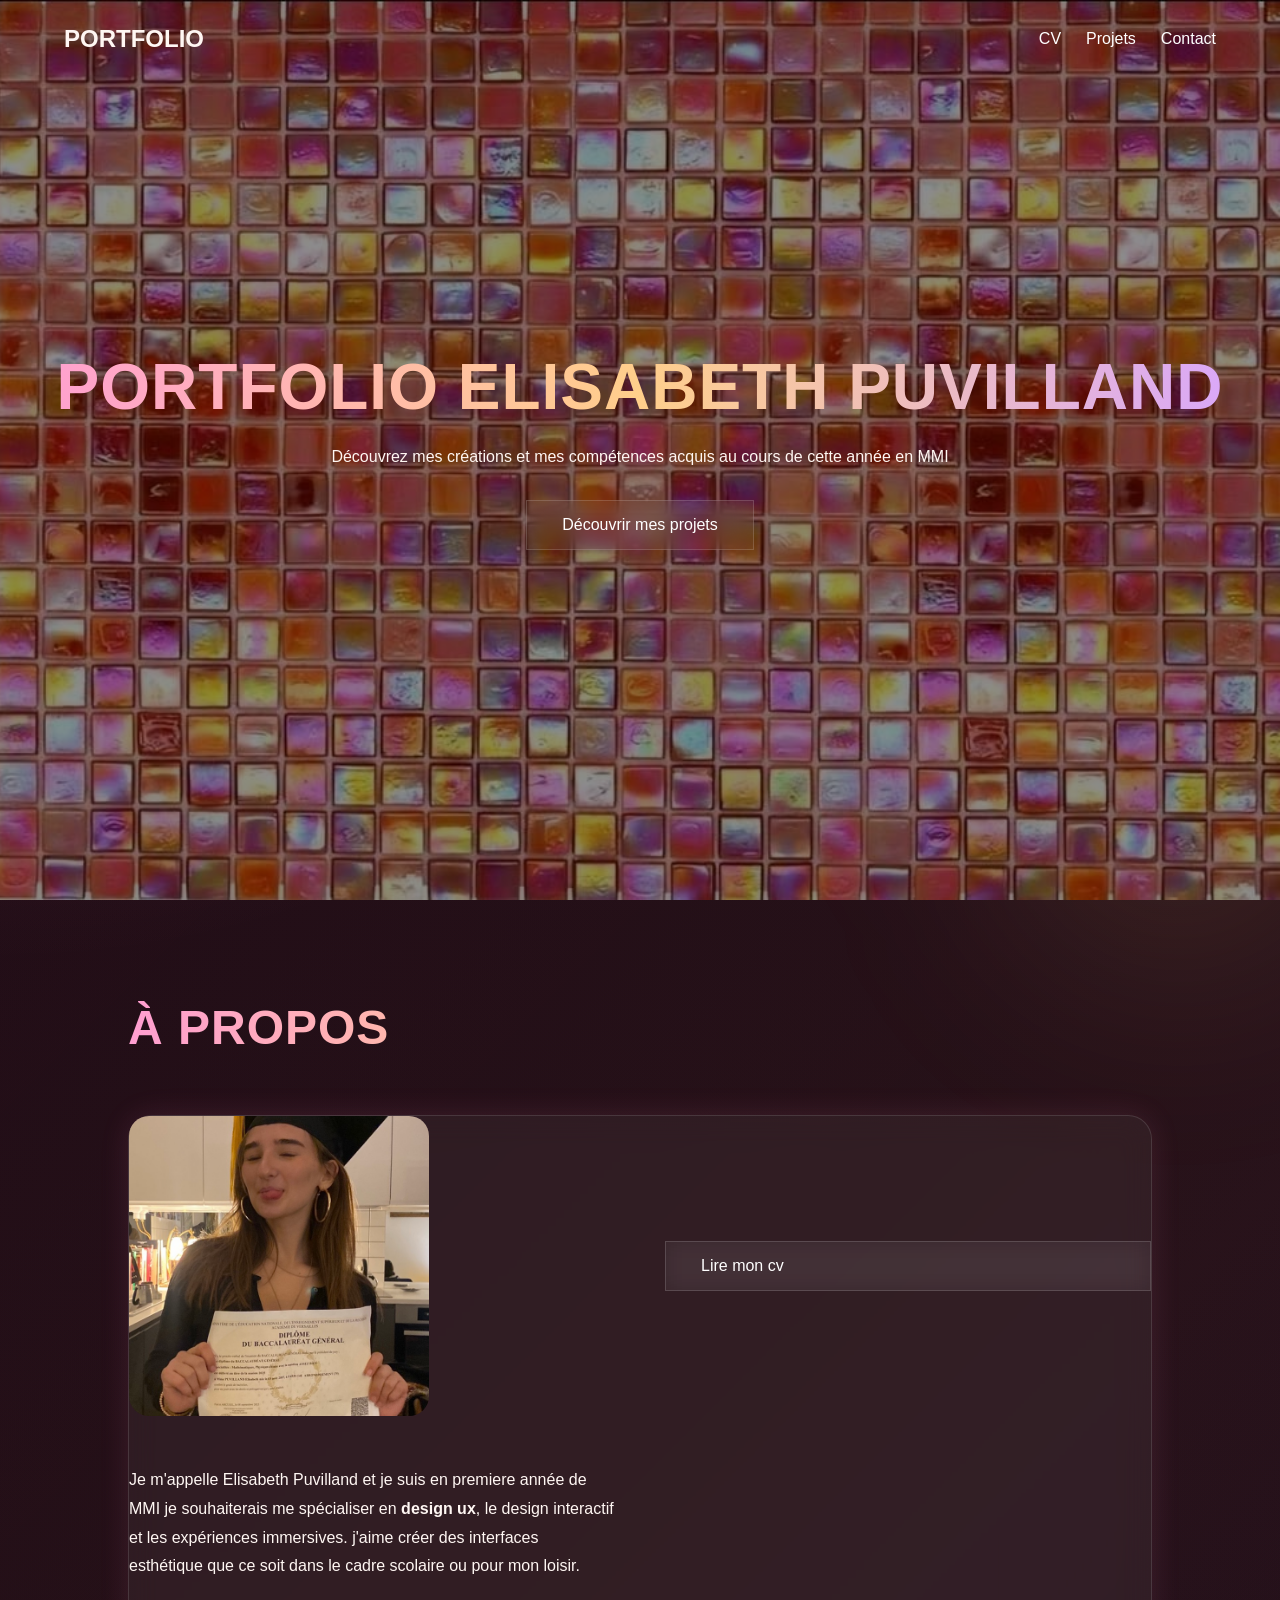
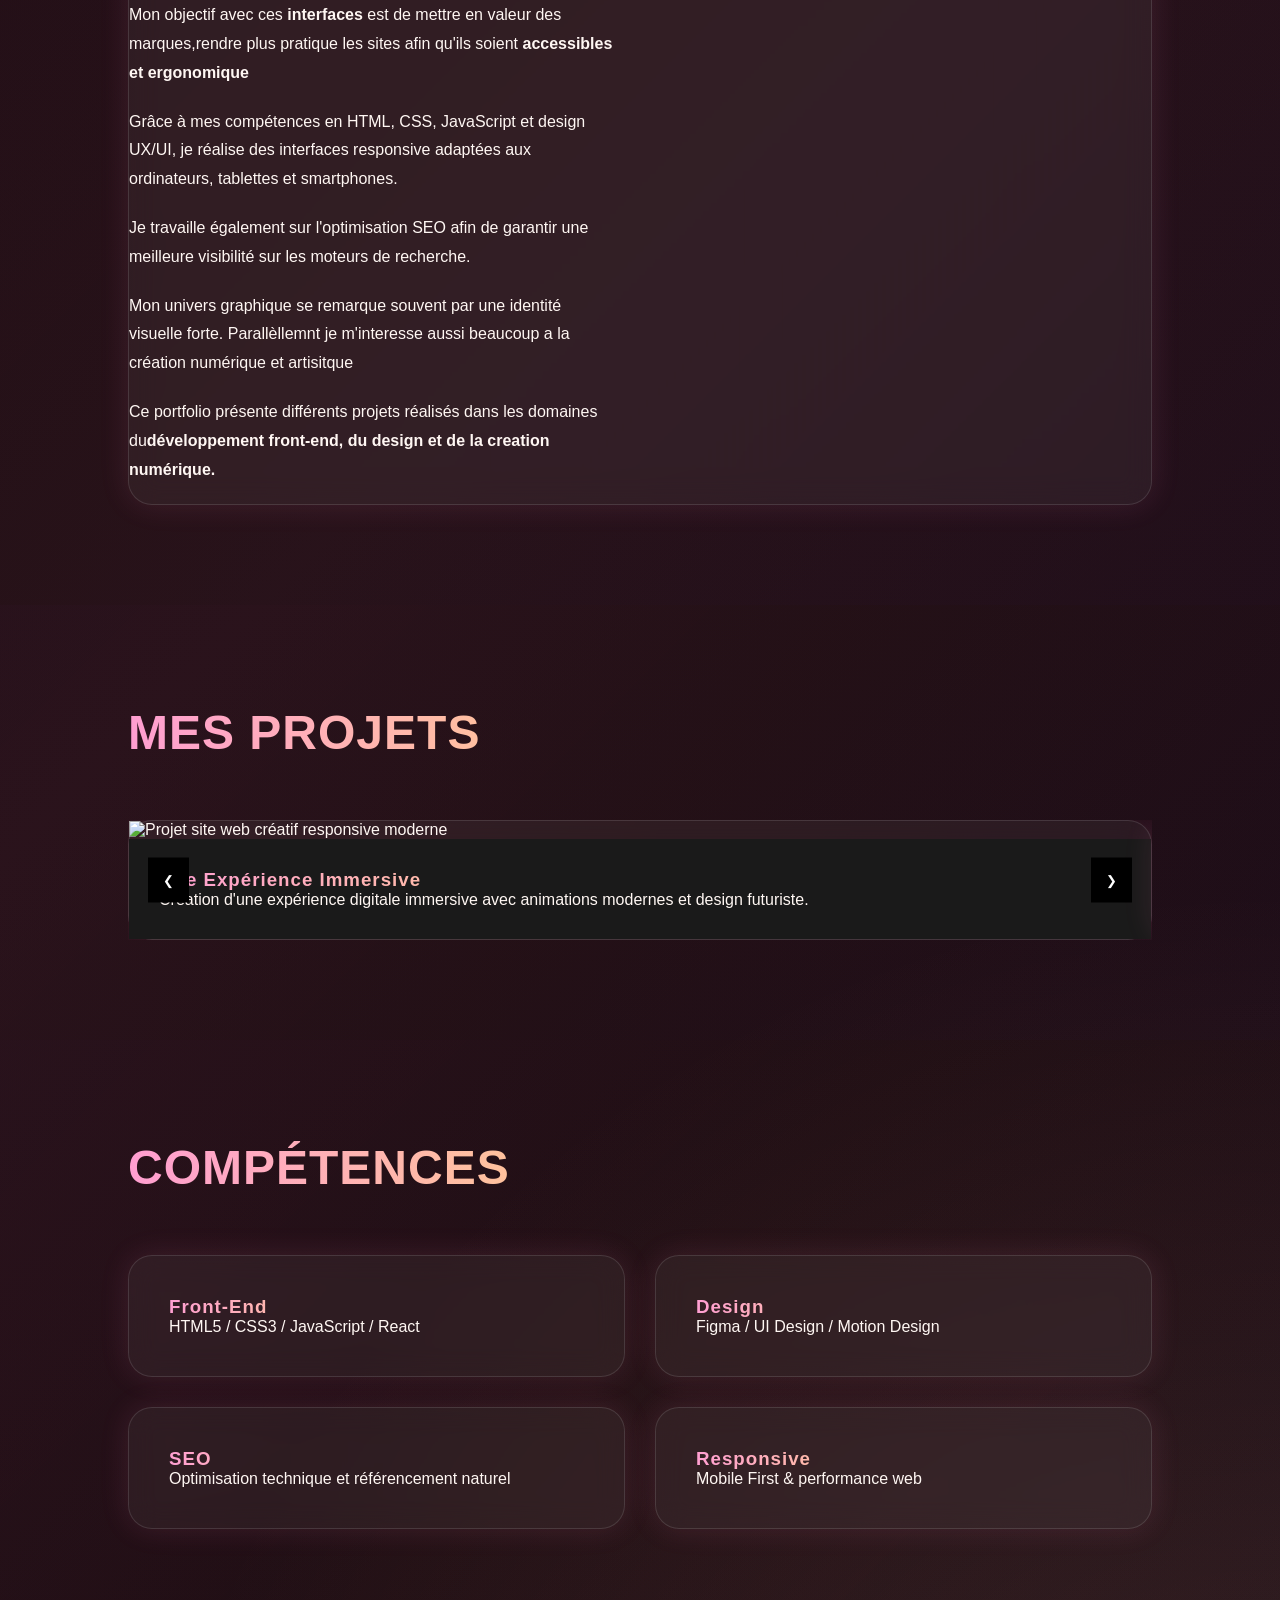
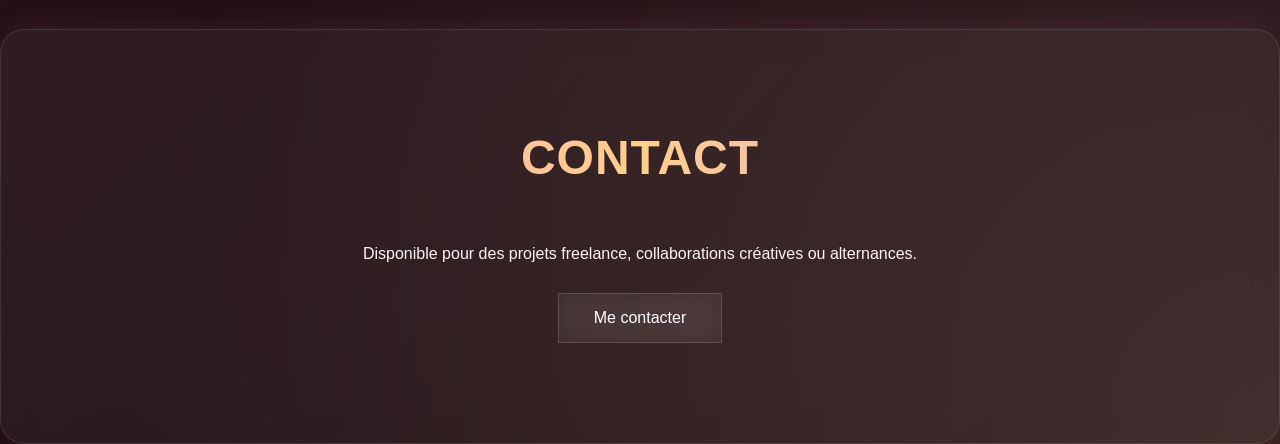
==== index.html @ 59750dc6 "Add files via upload" ====
<!DOCTYPE html>
<html lang="fr">

<head>
    <meta charset="UTF-8">
    <meta name="viewport" content="width=device-width, initial-scale=1.0">


    <title>Portfolio</title>

    <meta name="description"
        content="Portfolio créatif de développeur web spécialisé en design UX/UI, création de sites modernes, expériences interactives et développement front-end responsive optimisé SEO.">

    <meta name="keywords"
        content="portfolio, développeur web, designer UX UI, front-end, création site internet, SEO, responsive design">

    <meta name="author" content="Votre Nom">

    <link rel="stylesheet" href="style/styles.css">
    <script src="script.js" defer> </script>
</head>

<body>

    <!-- HEADER -->
    <header class="hero">

        <nav class="navbar">
            <div class="logo">PORTFOLIO</div>

            <ul class="nav-links">
                <li><a href="cv.html">CV</a></li>
                <li><a href="#projects">Projets</a></li>
                <li><a href="#contact">Contact</a></li>
            </ul>
        </nav>

        <div class="hero-content">
            <h1>PORTFOLIO ELISABETH PUVILLAND</h1>

            <p>
                Découvrez mes créations et mes compétences acquis au cours de cette année en MMI
            </p>

            <a href="projet.html" class="btn">Découvrir mes projets</a>
        </div>

    </header>

   
    <section id="about" class="about">

        <h2>À propos</h2>

        <div class="about-container">

            <img src="images/F0B749BD-72B8-4AC7-9959-92750756190D_1_105_c.jpeg"
                alt="cv">
                <a href="contact.html" class="btn">
           Lire mon cv
        </a>

            <div>

                <p>
                    Je m'appelle Elisabeth Puvilland et je suis en premiere année de MMI
                    je souhaiterais me spécialiser en <strong>design ux</strong>,
                    le design interactif et les expériences immersives.
                    j'aime créer des interfaces esthétique que ce soit dans le cadre scolaire ou pour mon loisir.
                </p>

                <p>
                   Mon objectif avec ces <strong>interfaces</strong> est de mettre en valeur des marques,rendre plus pratique les sites afin qu'ils soient <strong>accessibles et ergonomique </strong>
                </p>

                <p>
                    Grâce à mes compétences en HTML, CSS, JavaScript
                    et design UX/UI, je réalise des interfaces
                    responsive adaptées aux ordinateurs,
                    tablettes et smartphones.
                </p>
                <p>
                    Je travaille également sur l'optimisation SEO
                    afin de garantir une meilleure visibilité sur
                    les moteurs de recherche.
                </p>

                <p>
                    Mon univers graphique se remarque souvent par une identité visuelle forte. Parallèllemnt je m'interesse aussi beaucoup a la création numérique et artisitque 
                </p>

                <p>
                    Ce portfolio présente différents projets réalisés
                    dans les domaines du<strong>développement front-end,
                    du design et de la creation numérique.</strong>
                </p>

            </div>

        </div>

    </section>

    <!-- PROJECTS -->
    <section id="projects" class="projects">

        <h2>Mes Projets</h2>

        <div class="slider">

            <button class="prev">&#10094;</button>

            <div class="slides">

                <article class="card active">

                    <img src="assets/projet1.jpg"
                        alt="Projet site web créatif responsive moderne">

                    <div class="card-content">
                        <h3>Site Expérience Immersive</h3>

                        <p>
                            Création d'une expérience digitale immersive
                            avec animations modernes et design futuriste.
                        </p>
                    </div>

                </article>

                <article class="card">

                    <img src="assets/projet2.jpg"
                        alt="Interface utilisateur UX UI moderne">

                    <div class="card-content">
                        <h3>Application UX/UI</h3>

                        <p>
                            Design d'interface responsive optimisée
                            pour l'expérience utilisateur mobile.
                        </p>
                    </div>

                </article>

            </div>

            <button class="next">&#10095;</button>

        </div>

    </section>

    <!-- SKILLS -->
    <section id="skills" class="skills">

        <h2>Compétences</h2>

        <div class="skills-grid">

            <div>
                <h3>Front-End</h3>
                <p>HTML5 / CSS3 / JavaScript / React</p>
            </div>

            <div>
                <h3>Design</h3>
                <p>Figma / UI Design / Motion Design</p>
            </div>

            <div>
                <h3>SEO</h3>
                <p>Optimisation technique et référencement naturel</p>
            </div>

            <div>
                <h3>Responsive</h3>
                <p>Mobile First & performance web</p>
            </div>

        </div>

    </section>

    <!-- CONTACT -->
    <section id="contact" class="contact">

        <h2>Contact</h2>

        <p>
            Disponible pour des projets freelance,
            collaborations créatives ou alternances.
        </p>

        <a href="contact.html" class="btn">
            Me contacter
        </a>

    </section>

</body>

</html>
---- style/styles.css ----
*{
    margin:0;
    padding:0;
    box-sizing:border-box;
}

body{
    font-family:Arial, Helvetica, sans-serif;
    background:#111;
    color:white;
    overflow-x:hidden;
}

img{
    width:100%;
    display:block;
}

.hero{
    min-height:100vh;
    background:url('../images/a931b898b94d70c1ac8240eb65ea4bdc.jpg') center/cover no-repeat;
    position:relative;
    display:flex;
    flex-direction:column;
    justify-content:center;
}

.hero::before{
    content:'';
    position:absolute;
    inset:0;
    background:rgba(0,0,0,0.45);
}

.navbar{
    position:absolute;
    top:0;
    width:100%;
    padding:25px 5%;
    display:flex;
    justify-content:space-between;
    align-items:center;
    z-index:2;
}

.logo{
    font-size:1.5rem;
    font-weight:bold;
}

.nav-links{
    display:flex;
    gap:25px;
    list-style:none;
}

.nav-links a{
    color:white;
    text-decoration:none;
}

.hero-content{
    position:relative;
    z-index:2;
    text-align:center;
    padding:20px;
}

.hero-content h1{
    font-size:4rem;
    margin-bottom:20px;
    text-transform:uppercase;
}

.hero-content p{
    max-width:700px;
    margin:auto;
    line-height:1.6;
    margin-bottom:30px;
}

.btn{
    display:inline-block;
    padding:15px 35px;
    border:1px solid #fff;
    color:white;
    text-decoration:none;
    transition:0.3s;
}

.btn:hover{
    background:white;
    color:black;
}

section{
    padding:100px 10%;
}

h2{
    font-size:3rem;
    margin-bottom:60px;
    text-transform:uppercase;
}

.about-container{
    display:grid;
    grid-template-columns:1fr 1fr;
    gap:50px;
    align-items:center;
}

.about p{
    margin-bottom:20px;
    line-height:1.8;
}

.slider{
    position:relative;
}

.slides{
    display:flex;
    overflow:hidden;
}

.card{
    min-width:100%;
    transition:0.5s;
}

.card-content{
    padding:30px;
    background:#1a1a1a;
}

.prev,
.next{
    position:absolute;
    top:50%;
    transform:translateY(-50%);
    background:black;
    border:none;
    color:white;
    padding:15px;
    cursor:pointer;
    z-index:5;
}

.prev{
    left:20px;
}

.next{
    right:20px;
}

.skills-grid{
    display:grid;
    grid-template-columns:repeat(2,1fr);
    gap:30px;
}

.skills-grid div{
    padding:40px;
    background:#1b1b1b;
}

.contact{
    text-align:center;
}

.contact p{
    margin-bottom:30px;
}

@media(max-width:768px){

    .hero-content h1{
        font-size:2.5rem;
    }

    .about-container{
        grid-template-columns:1fr;
    }

    .skills-grid{
        grid-template-columns:1fr;
    }

    .nav-links{
        display:none;
    }

}
/* ===== DA HERO / GLOSSY MOSAIC ===== */

body{
    background:
    radial-gradient(circle at top left,
    rgba(255,120,180,0.18),
    transparent 25%),

    radial-gradient(circle at bottom right,
    rgba(255,180,120,0.15),
    transparent 30%),

    linear-gradient(
        135deg,
        #16080f,
        #241018,
        #12070d
    );

    color:#fff7f3;
}

/* glow global */

body::before{

    content:'';

    position:fixed;

    width:500px;
    height:500px;

    top:-150px;
    left:-150px;

    background:
    radial-gradient(
        circle,
        rgba(255,120,180,0.18),
        transparent 70%
    );

    filter:blur(90px);

    z-index:-1;
}

body::after{

    content:'';

    position:fixed;

    width:500px;
    height:500px;

    bottom:-150px;
    right:-150px;

    background:
    radial-gradient(
        circle,
        rgba(255,180,120,0.16),
        transparent 70%
    );

    filter:blur(100px);

    z-index:-1;
}

/* sections */

section{
    position:relative;
    overflow:hidden;
}

section::before{

    content:'';

    position:absolute;

    inset:0;

    background:
    linear-gradient(
        135deg,
        rgba(255,120,180,0.03),
        rgba(255,180,120,0.02),
        rgba(180,120,255,0.03)
    );

    pointer-events:none;
}

/* cards */

.card,
.skills-grid div,
.about-container,
.contact{

    background:rgba(255,255,255,0.05);

    border:1px solid rgba(255,255,255,0.12);

    backdrop-filter:blur(14px);

    border-radius:24px;

    box-shadow:
    0 0 30px rgba(255,120,180,0.12);

    transition:0.4s ease;
}
.about-container img{
    width:300px;
    height:300px;

    object-fit:cover;

    border-radius:20px;
}
.card:hover,
.skills-grid div:hover{

    transform:translateY(-6px);

    box-shadow:
    0 0 45px rgba(255,120,180,0.22);
}

/* titres */

h1,
h2,
h3{

    background:linear-gradient(
        90deg,
        #ff9fd2,
        #ffcf8b,
        #d8a6ff
    );

    -webkit-background-clip:text;

    -webkit-text-fill-color:transparent;

    letter-spacing:1px;
}

/* boutons */

.btn{

    background:rgba(255,255,255,0.04);

    border:1px solid rgba(255,255,255,0.15);

    backdrop-filter:blur(10px);

    transition:0.4s ease;
}

.btn:hover{

    transform:translateY(-2px);

    box-shadow:
    0 0 30px rgba(255,120,180,0.25);

    background:rgba(255,255,255,0.08);
}
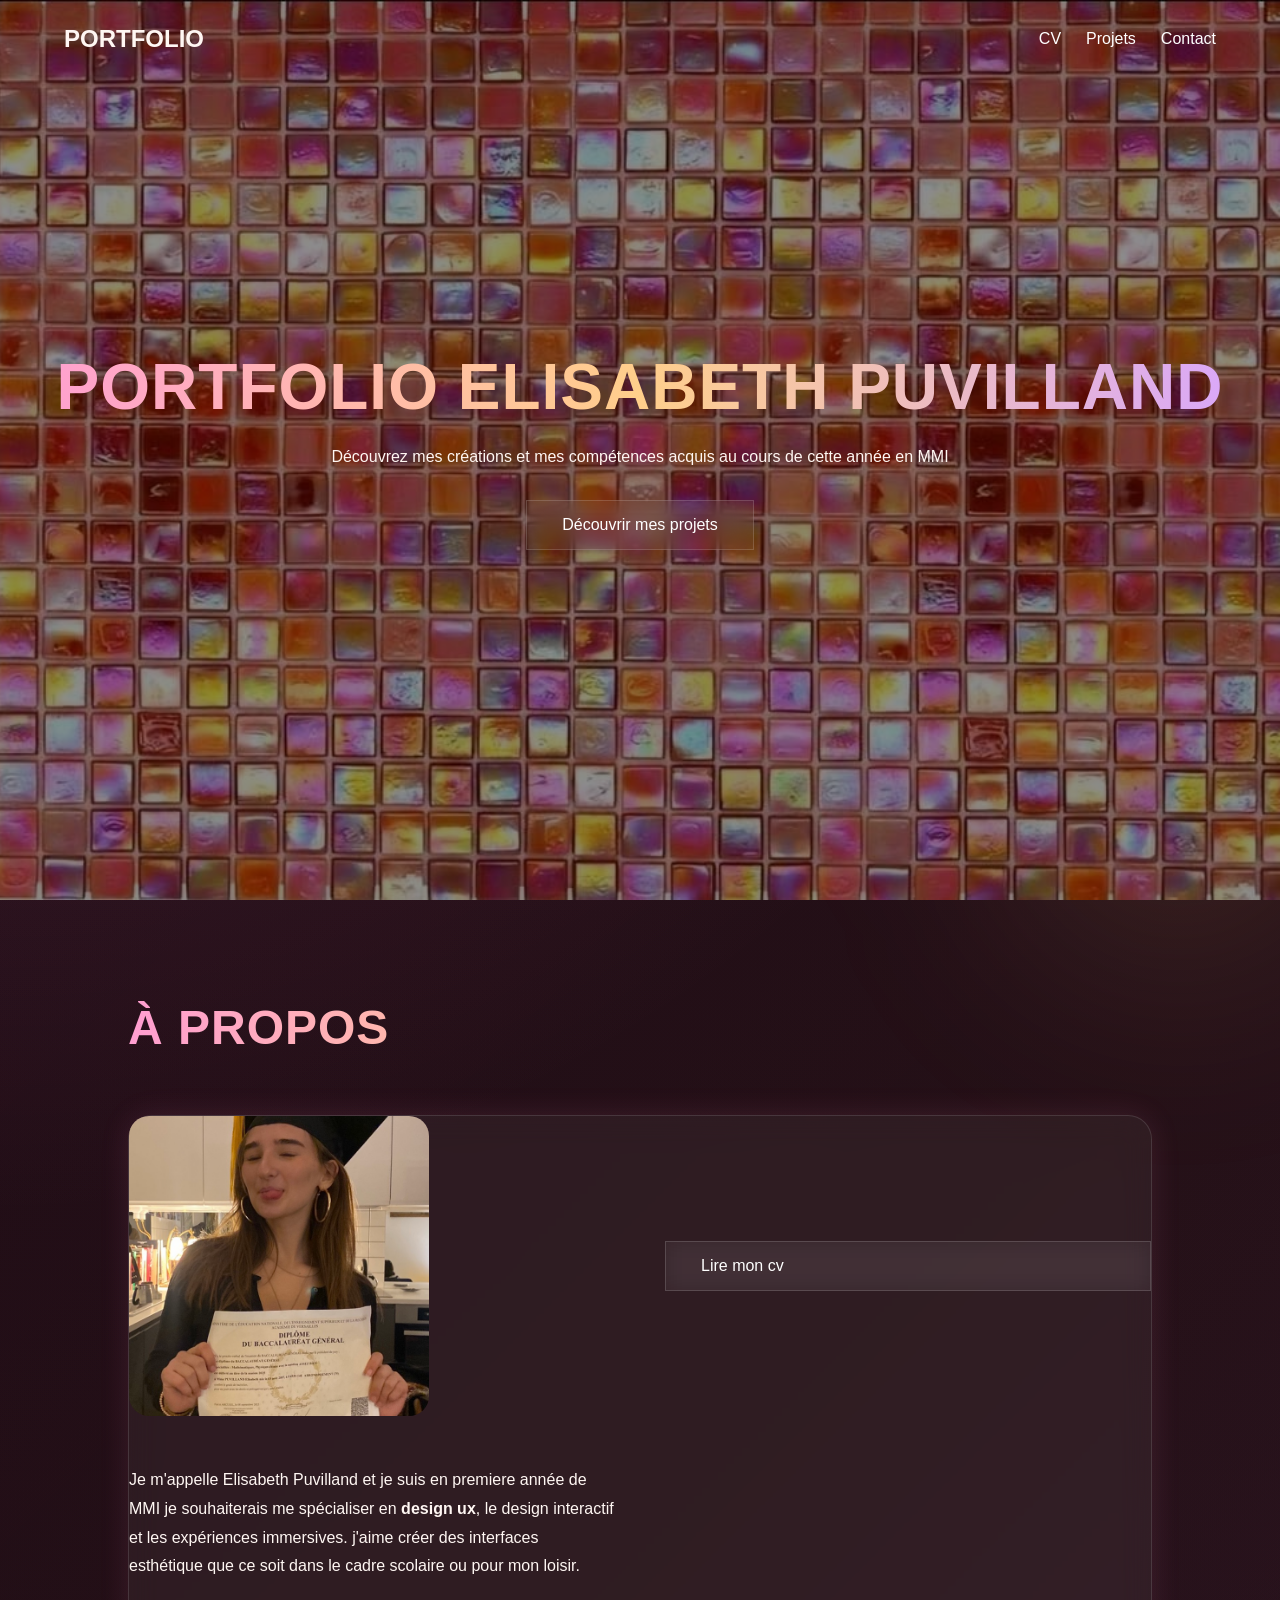
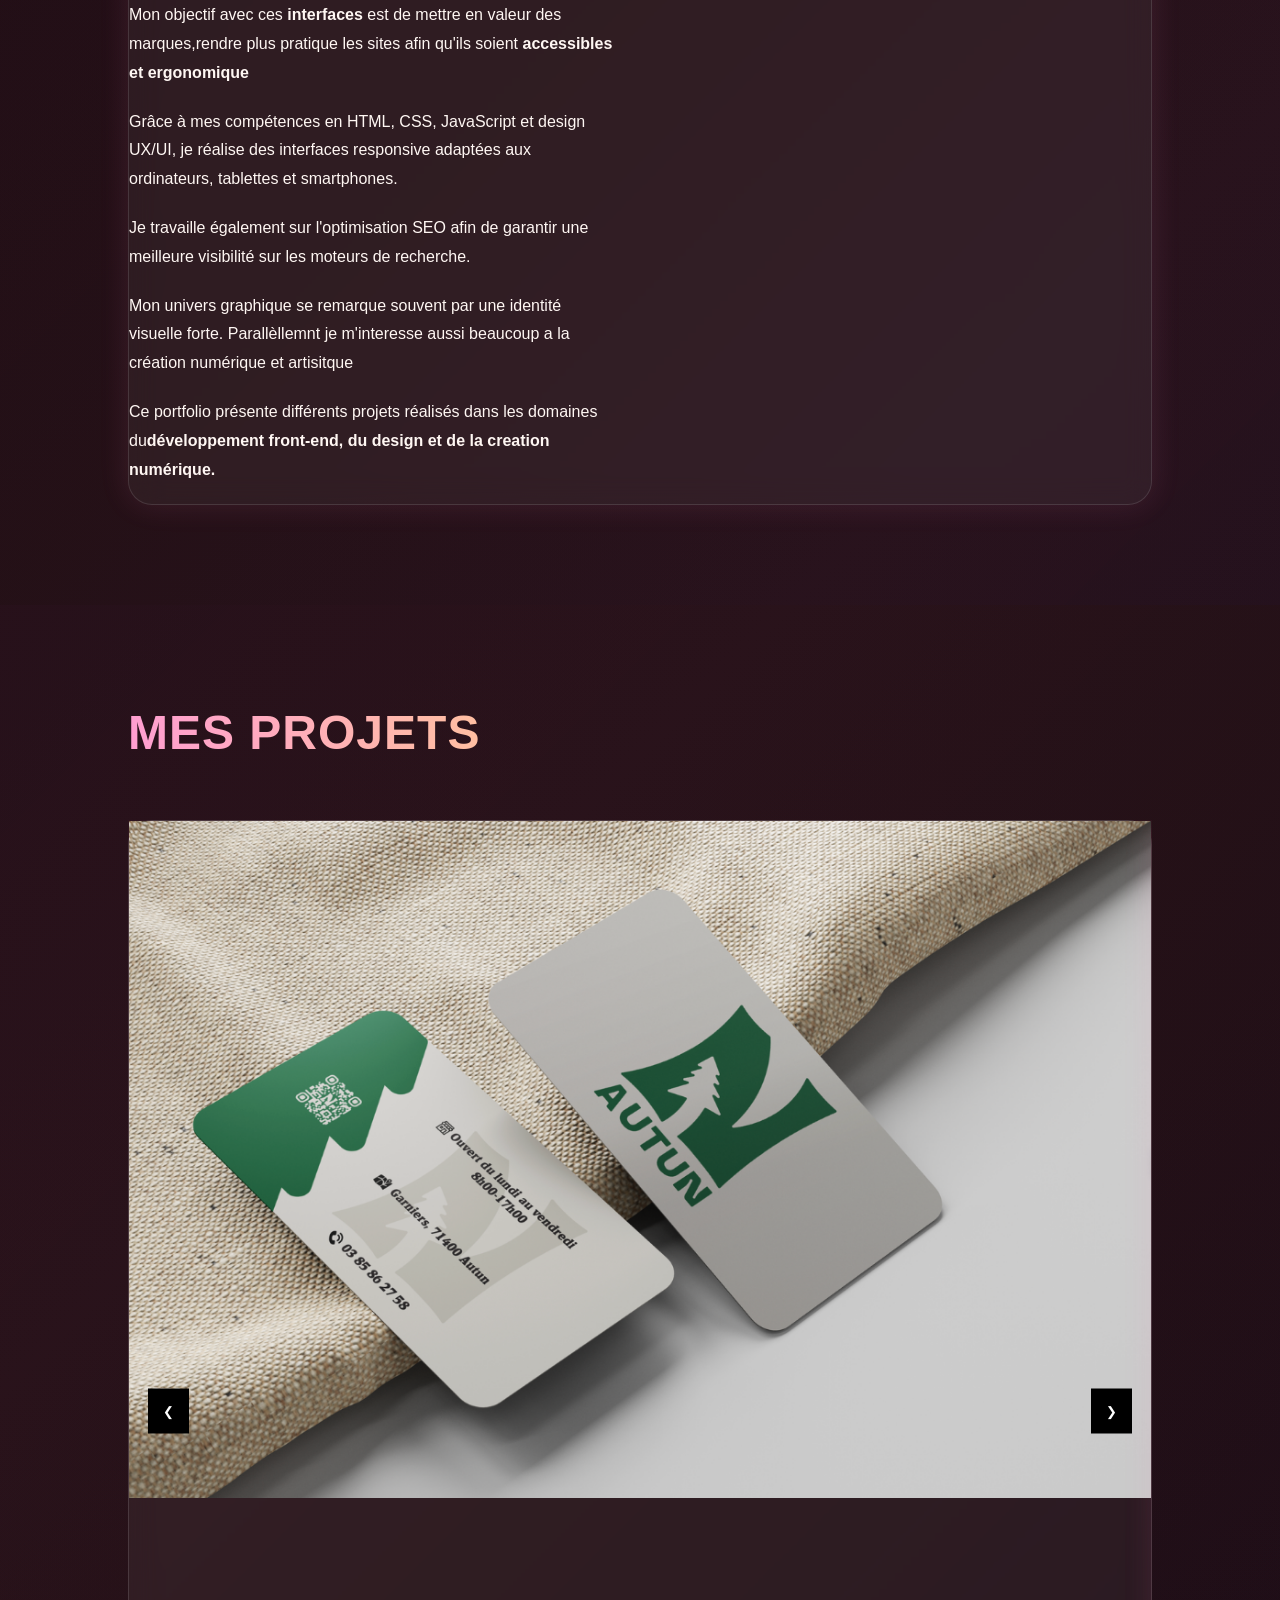
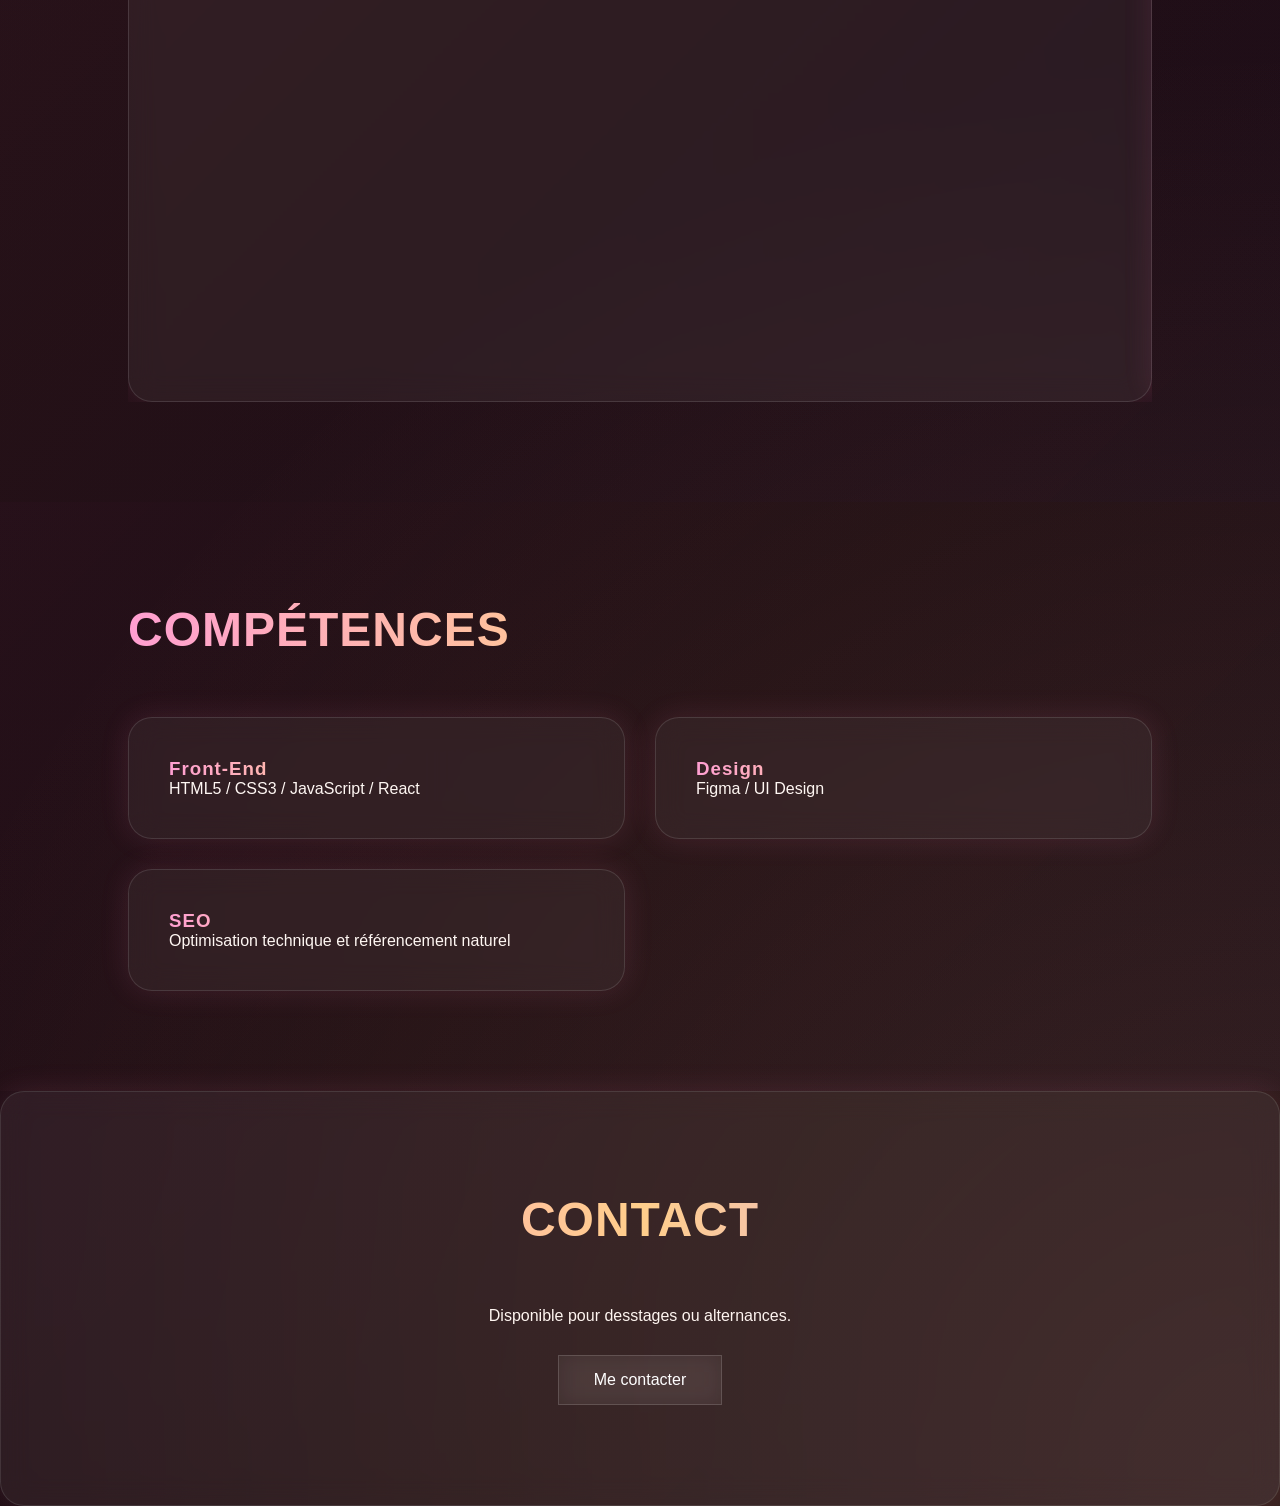
==== commit d2ee3596: "Add files via upload" ====
--- a/index.html
+++ b/index.html
@@ -56,7 +56,7 @@
 
             <img src="images/F0B749BD-72B8-4AC7-9959-92750756190D_1_105_c.jpeg"
                 alt="cv">
-                <a href="contact.html" class="btn">
+                <a href="cv.html" class="btn">
            Lire mon cv
         </a>
 
@@ -114,34 +114,38 @@
 
                 <article class="card active">
 
-                    <img src="assets/projet1.jpg"
-                        alt="Projet site web créatif responsive moderne">
-
-                    <div class="card-content">
-                        <h3>Site Expérience Immersive</h3>
-
-                        <p>
-                            Création d'une expérience digitale immersive
-                            avec animations modernes et design futuriste.
-                        </p>
-                    </div>
-
-                </article>
-
-                <article class="card">
-
-                    <img src="assets/projet2.jpg"
-                        alt="Interface utilisateur UX UI moderne">
-
-                    <div class="card-content">
-                        <h3>Application UX/UI</h3>
-
-                        <p>
-                            Design d'interface responsive optimisée
-                            pour l'expérience utilisateur mobile.
-                        </p>
-                    </div>
-
+                    <img src="projets/naudetvisitee.png">
+
+
+
+                </article>
+
+                <article class="card">
+
+                    <img src="projets/sitebal.png">
+
+                
+                </article>
+
+                <article class="card">
+
+                    <img src="projets/petitefaimvisite.png">
+
+                
+                </article>
+
+                <article class="card">
+
+                    <img src="projets/sitetasty.png">
+
+                
+                </article>
+
+                <article class="card">
+
+                    <img src="projets/siteunistar.png">
+
+                
                 </article>
 
             </div>
@@ -166,7 +170,7 @@
 
             <div>
                 <h3>Design</h3>
-                <p>Figma / UI Design / Motion Design</p>
+                <p>Figma / UI Design</p>
             </div>
 
             <div>
@@ -174,11 +178,7 @@
                 <p>Optimisation technique et référencement naturel</p>
             </div>
 
-            <div>
-                <h3>Responsive</h3>
-                <p>Mobile First & performance web</p>
-            </div>
-
+           
         </div>
 
     </section>
@@ -189,8 +189,7 @@
         <h2>Contact</h2>
 
         <p>
-            Disponible pour des projets freelance,
-            collaborations créatives ou alternances.
+            Disponible pour desstages ou alternances.
         </p>
 
         <a href="contact.html" class="btn">
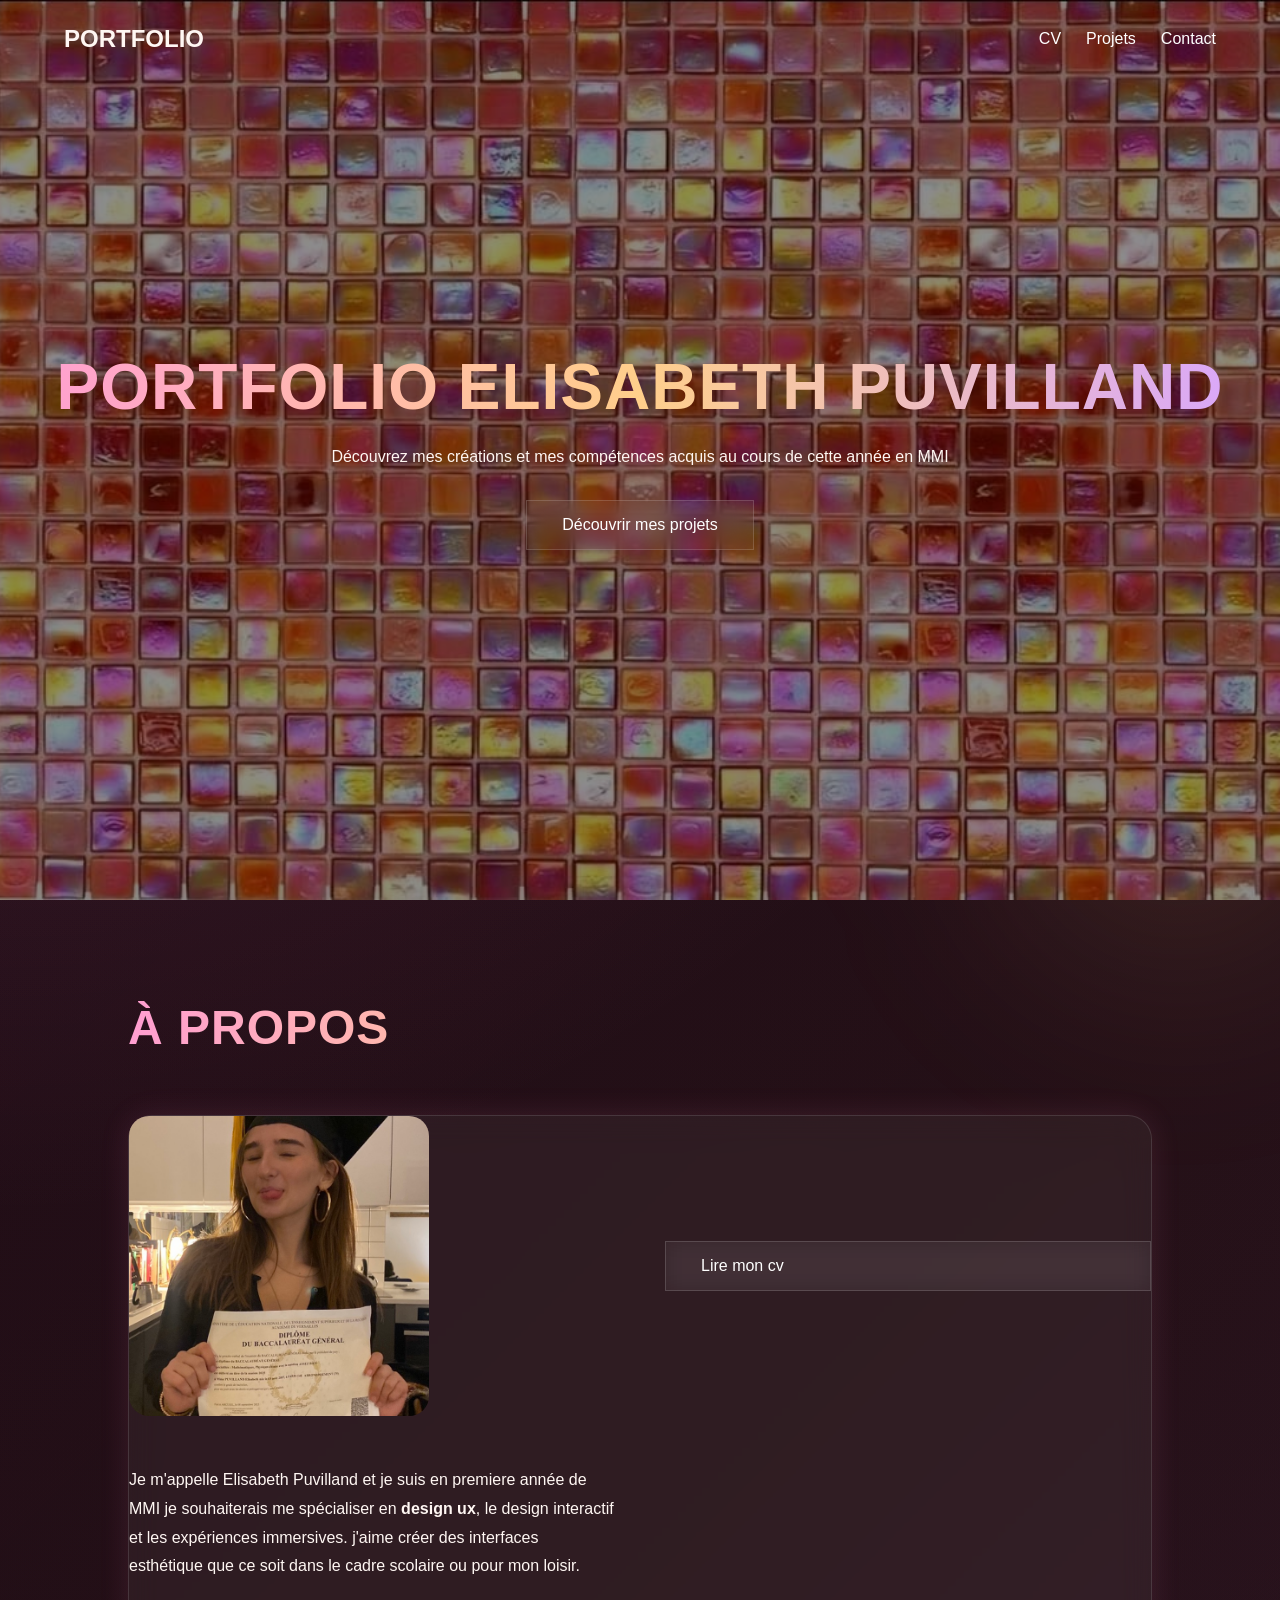
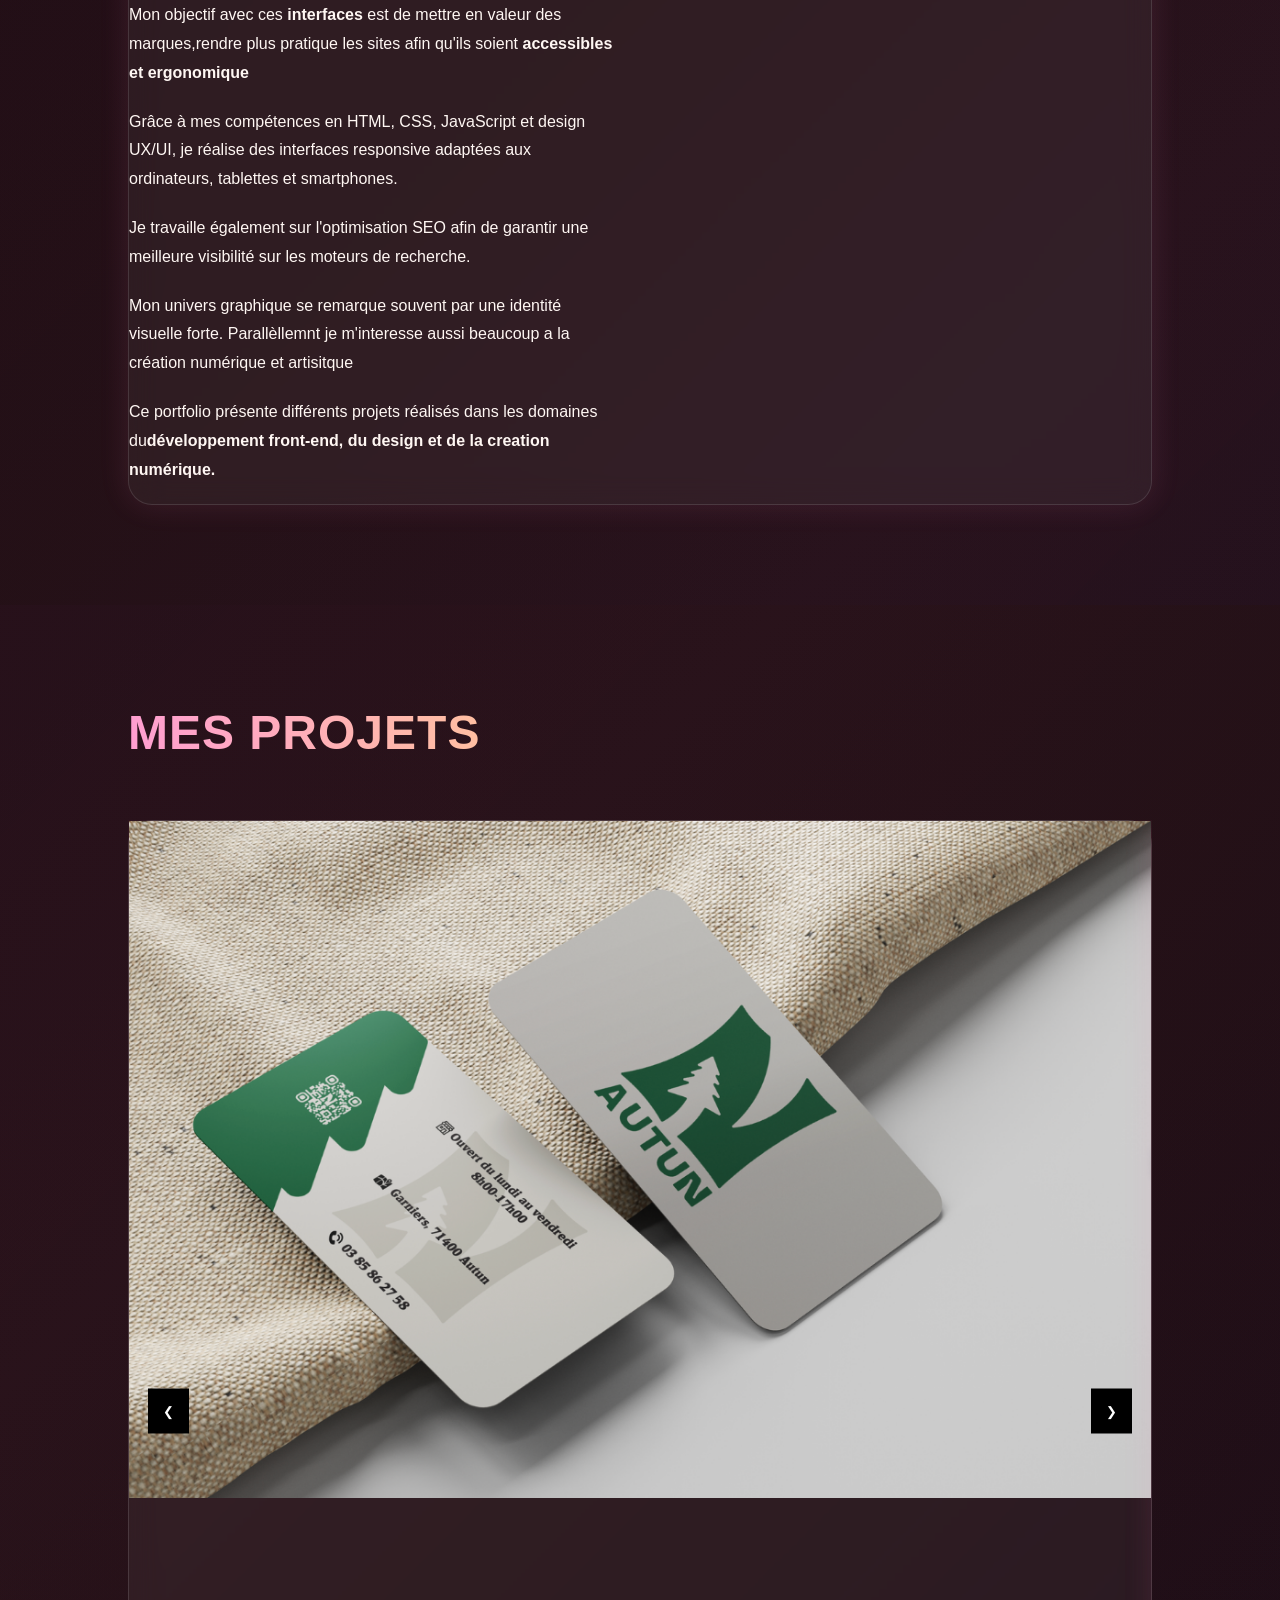
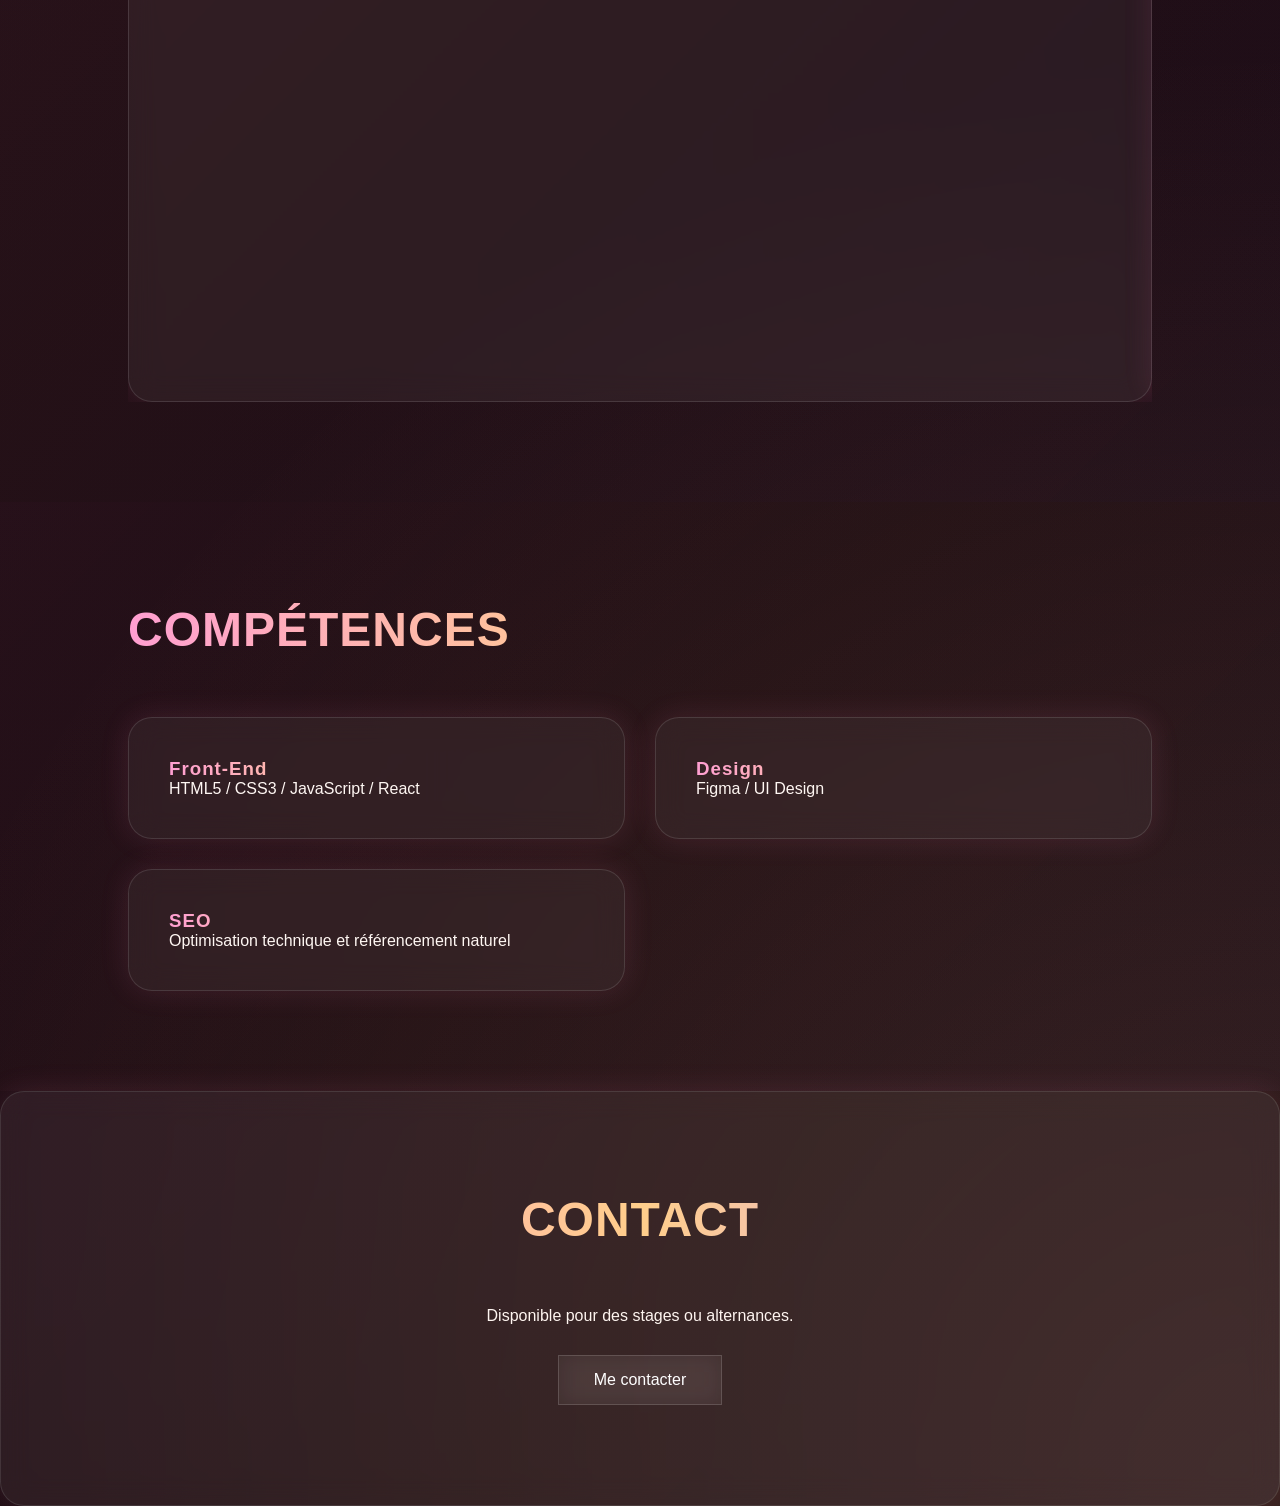
==== commit 12dd7396: "Update index.html" ====
--- a/index.html
+++ b/index.html
@@ -189,7 +189,7 @@
         <h2>Contact</h2>
 
         <p>
-            Disponible pour desstages ou alternances.
+            Disponible pour des stages ou alternances.
         </p>
 
         <a href="contact.html" class="btn">
@@ -200,4 +200,4 @@
 
 </body>
 
-</html>+</html>
